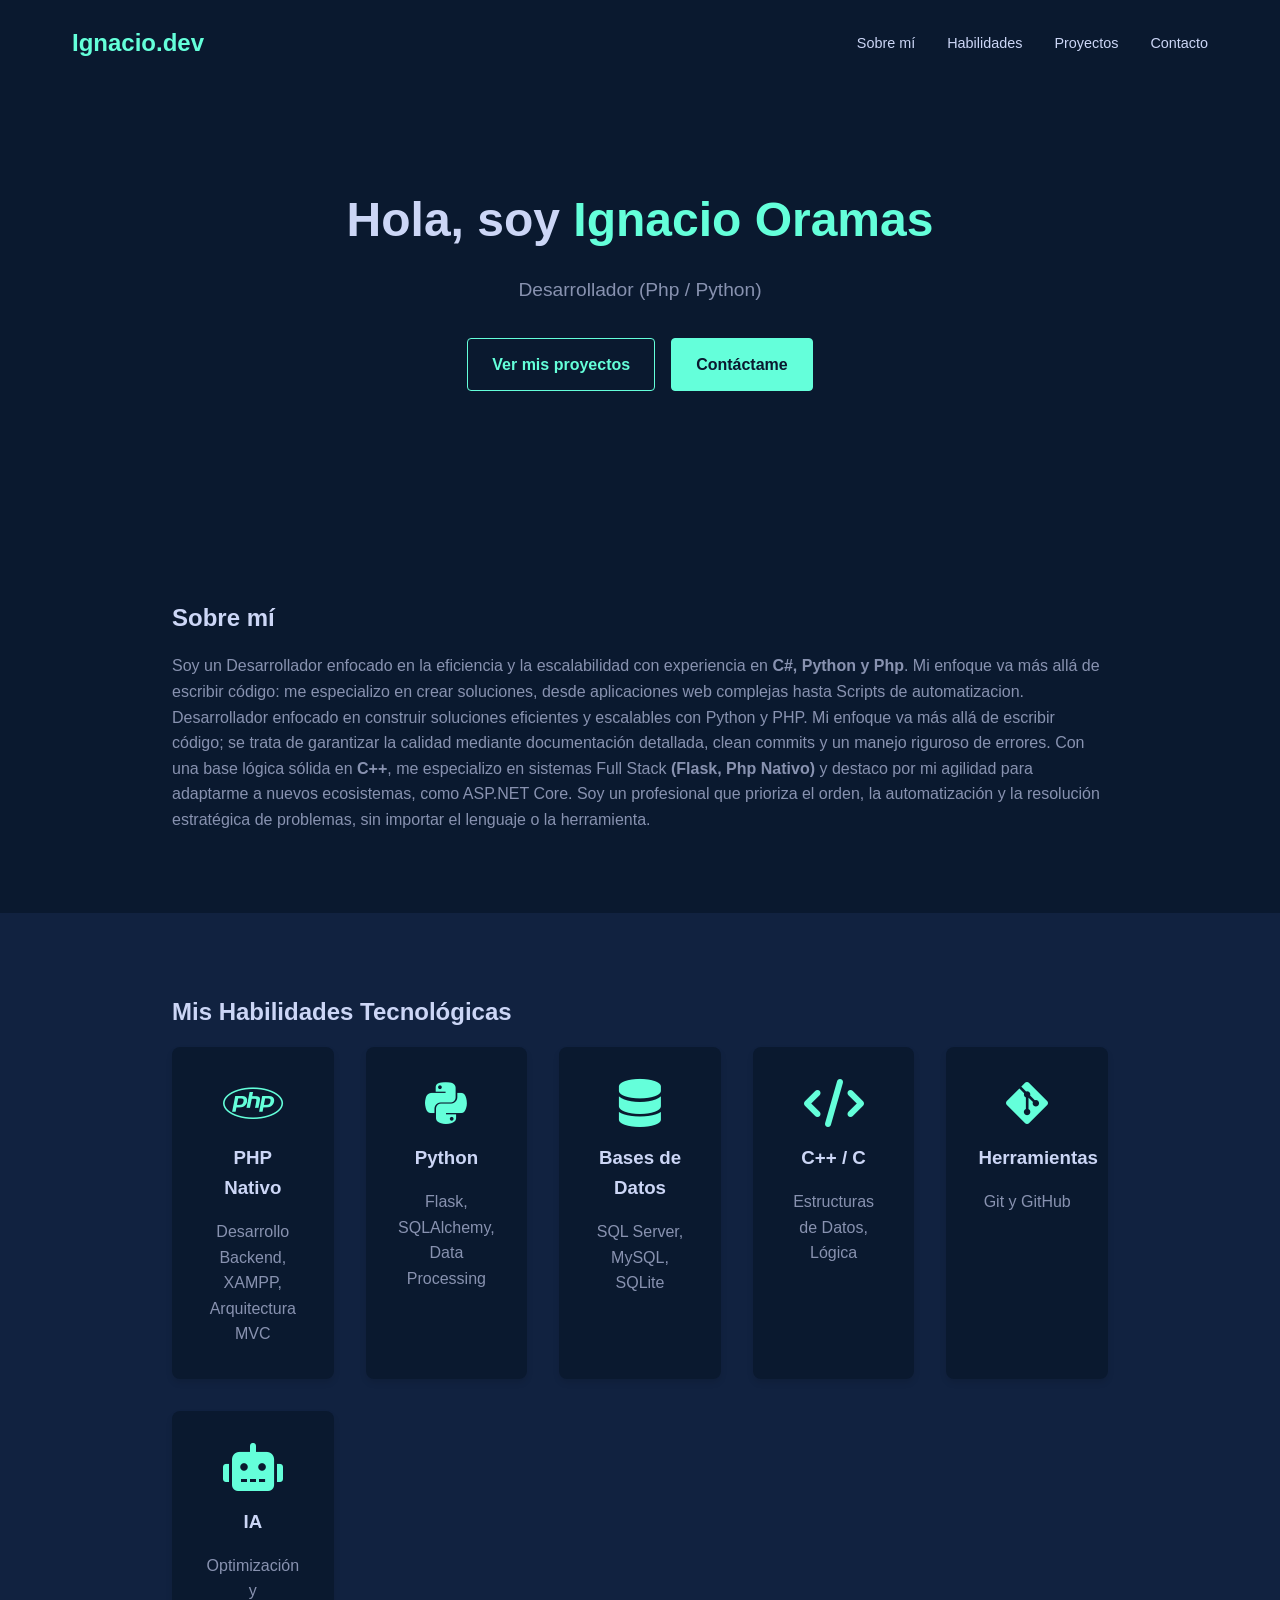
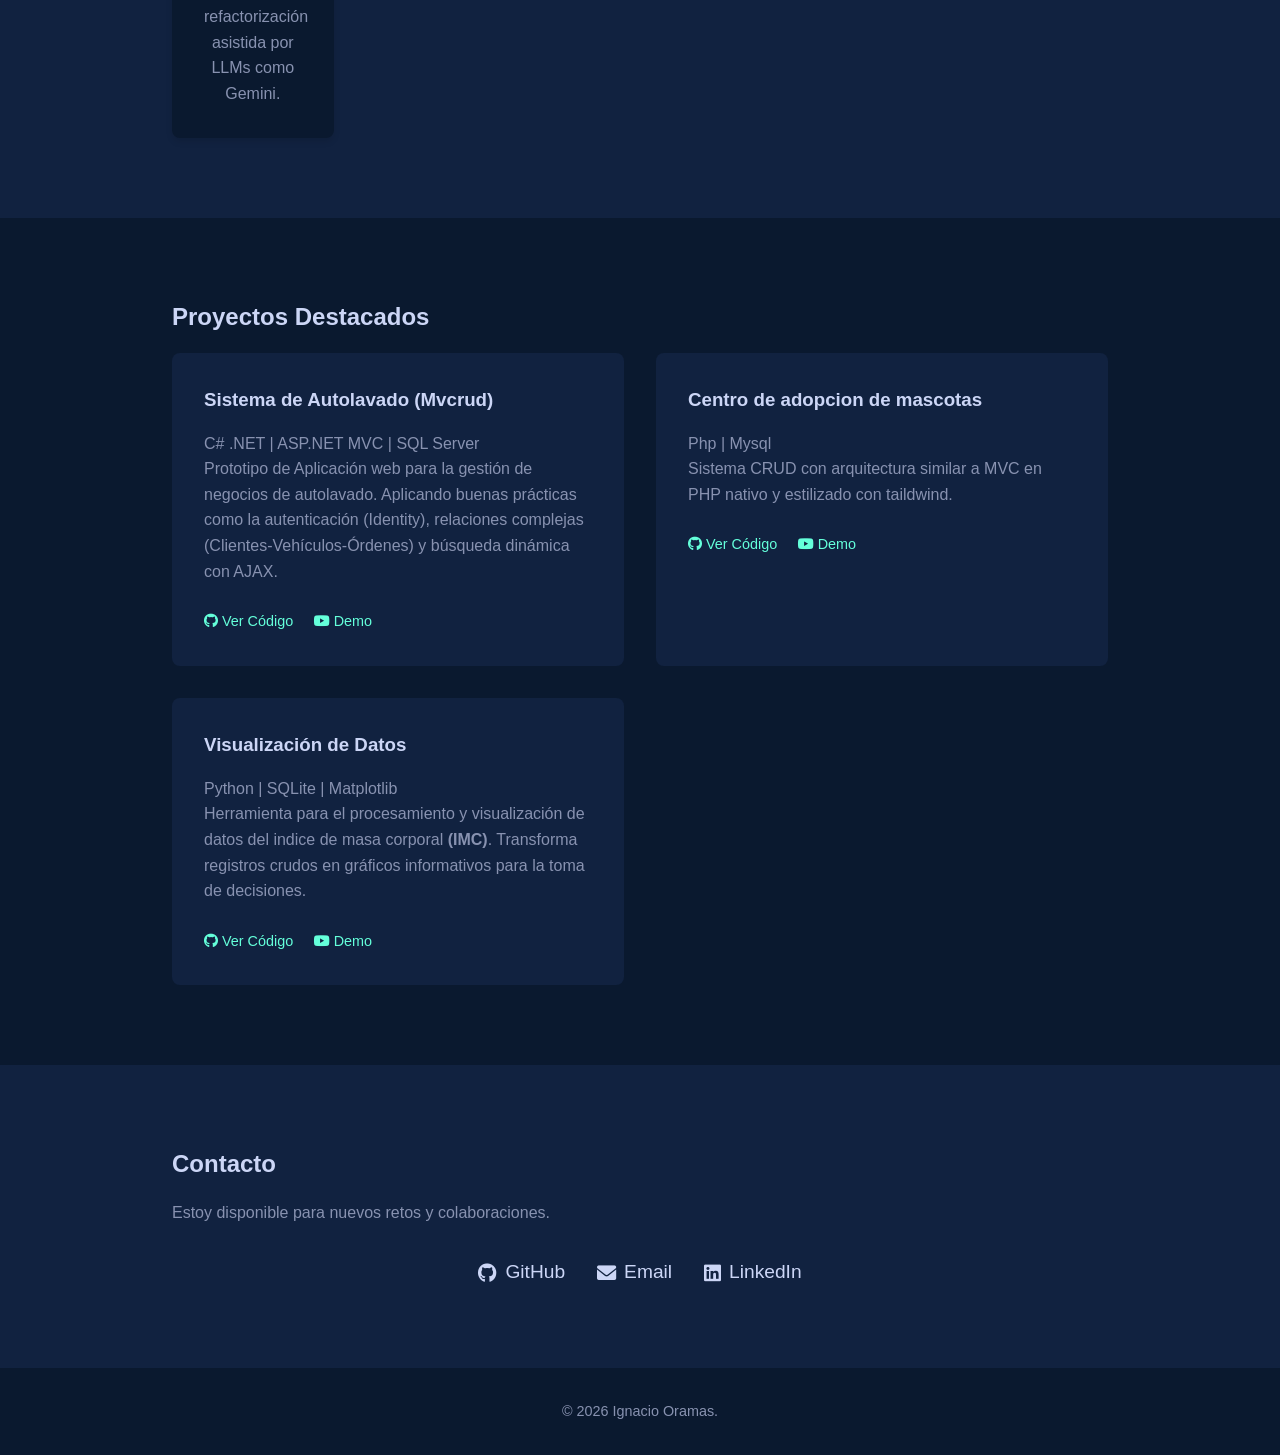
==== index.html @ 7e51f42e "feat: mejora descripcion y enlaces a repo" ====
<!DOCTYPE html>
<html lang="es">

<head>
    <meta charset="UTF-8">
    <meta name="viewport" content="width=device-width, initial-scale=1.0">
    <title>Portafolio de Ignacio Oramas</title>
    <link rel="icon" type="image/png"
        href="https://github.com/Ignacio-Oramas/Ignacio-Oramas.github.io/blob/main/favicon.png?raw=true">
    <link rel="stylesheet" href="style.css">
    <link rel="stylesheet" href="https://cdnjs.cloudflare.com/ajax/libs/font-awesome/6.0.0/css/all.min.css">
</head>

<body>
    <header>
        <nav>
            <div class="logo">Ignacio.dev</div>
            <ul class="nav-links">
                <li><a href="#about">Sobre mí</a></li>
                <li><a href="#skills">Habilidades</a></li>
                <li><a href="#projects">Proyectos</a></li>
                <li><a href="#contact">Contacto</a></li>
            </ul>
        </nav>
        <div class="hero">
            <h1>Hola, soy <span class="highlight">Ignacio Oramas</span></h1>
            <p class="subtitle">Desarrollador (Php / Python)</p>
            <div class="hero-btns">
                <a href="#projects" class="btn primary">Ver mis proyectos</a>
                <a href="#contact" class="btn secondary">Contáctame</a>
            </div>
        </div>
    </header>

    <section id="about" class="section">
        <div class="container">
            <h2>Sobre mí</h2>
            <div class="about-content">
                <p>
                    Soy un Desarrollador enfocado en la eficiencia y la escalabilidad con experiencia en <strong>C#,
                        Python y Php</strong>. Mi enfoque va más allá de escribir código: me especializo en crear
                    soluciones, desde aplicaciones web complejas hasta Scripts de automatizacion.
                </p>
                <p>
                    Desarrollador enfocado en construir soluciones eficientes y escalables con Python y PHP. Mi enfoque
                    va más allá de escribir código; se trata de garantizar la calidad mediante documentación detallada,
                    clean commits y un manejo riguroso de errores. Con una base lógica sólida en <strong>C++</strong>,
                    me especializo en sistemas Full Stack <strong>(Flask, Php Nativo)</strong> y destaco por mi agilidad
                    para adaptarme a nuevos ecosistemas, como ASP.NET Core. Soy un profesional que prioriza el orden,
                    la automatización y la resolución estratégica de problemas, sin importar el lenguaje o la
                    herramienta.
                </p>
            </div>
        </div>
    </section>

    <section id="skills" class="section bg-alt">
        <div class="container">
            <h2>Mis Habilidades Tecnológicas</h2>
            <div class="skills-grid">
                <div class="skill-card">
                    <i class="fab fa-php"></i>
                    <h3>PHP Nativo</h3>
                    <p>Desarrollo Backend, XAMPP, Arquitectura MVC</p>
                </div>
                <div class="skill-card">
                    <i class="fab fa-python"></i>
                    <h3>Python</h3>
                    <p>Flask, SQLAlchemy, Data Processing</p>
                </div>
                <div class="skill-card">
                    <i class="fas fa-database"></i>
                    <h3>Bases de Datos</h3>
                    <p>SQL Server, MySQL, SQLite</p>
                </div>
                <div class="skill-card">
                    <i class="fas fa-code"></i>
                    <h3>C++ / C</h3>
                    <p>Estructuras de Datos, Lógica</p>
                </div>
                <div class="skill-card">
                    <i class="fab fa-git-alt"></i>
                    <h3>Herramientas</h3>
                    <p>Git y GitHub</p>
                </div>
                <div class="skill-card">
                    <i class="fas fa-robot"></i>
                    <h3>IA</h3>
                    <p>Optimización y refactorización asistida por LLMs como Gemini.</p>
                </div>
            </div>
        </div>
    </section>

    <section id="projects" class="section">
        <div class="container">
            <h2>Proyectos Destacados</h2>
            <div class="projects-grid">
                <!-- Proyecto 1: Autolavado -->
                <div class="project-card">
                    <div class="project-info">
                        <h3>Sistema de Autolavado (Mvcrud)</h3>
                        <p class="tech-tag">C# .NET | ASP.NET MVC | SQL Server</p>
                        <p>Prototipo de Aplicación web para la gestión de negocios de autolavado. Aplicando buenas
                            prácticas como la autenticación (Identity), relaciones complejas
                            (Clientes-Vehículos-Órdenes) y búsqueda dinámica con AJAX.</p>
                        <div class="project-links">
                            <a href="https://github.com/Ignacio-Oramas/Prototipo-Autolavado.Net10" target="_blank"
                                rel="noopener noreferrer" class="btn-link"><i class="fab fa-github"></i> Ver Código</a>
                            <a href="https://youtu.be/c7ZyuXTMEQQ" target="_blank" rel="noopener noreferrer"
                                class="btn-link"><i class="fab fa-youtube"></i> Demo</a>
                        </div>
                    </div>
                </div>

                <!-- Proyecto 2: refugio de animales -->
                <div class="project-card">
                    <div class="project-info">
                        <h3>Centro de adopcion de mascotas</h3>
                        <p class="tech-tag">Php | Mysql </p>
                        <p>Sistema CRUD con arquitectura similar a MVC en PHP nativo y estilizado con taildwind.</p>
                        <div class="project-links">
                            <a href="https://github.com/WilliamOramas/Crud-PHP-Centro-de-Adopcion" target="_blank"
                                rel="noopener noreferrer" class="btn-link"><i class="fab fa-github"></i> Ver Código</a>
                            <a href="#" target="_blank" rel="noopener noreferrer" class="btn-link"><i
                                    class="fab fa-youtube"></i> Demo</a>
                        </div>
                    </div>
                </div>

                <!-- Proyecto 3: Datos y Gráficos -->
                <div class="project-card">
                    <div class="project-info">
                        <h3>Visualización de Datos</h3>
                        <p class="tech-tag">Python | SQLite | Matplotlib</p>
                        <p>Herramienta para el procesamiento y visualización de datos del indice de masa corporal
                            <strong>(IMC)</strong>.
                            Transforma registros crudos en gráficos informativos para la toma de decisiones.
                        </p>
                        <div class="project-links">
                            <a href="https://github.com/Ignacio-Oramas/IMC" target="_blank" rel="noopener noreferrer"
                                class="btn-link"><i class="fab fa-github"></i> Ver Código</a>
                            <a href="#" target="_blank" rel="noopener noreferrer" class="btn-link"><i
                                    class="fab fa-youtube"></i> Demo</a>
                        </div>
                    </div>
                </div>
            </div>
        </div>
    </section>

    <section id="contact" class="section bg-alt">
        <div class="container">
            <h2>Contacto</h2>
            <p>Estoy disponible para nuevos retos y colaboraciones.</p>
            <div class="social-links">
                <a href="https://github.com/Ignacio-Oramas" target="_blank" rel="noopener noreferrer"
                    class="social-btn"><i class="fab fa-github"></i> GitHub</a>
                <a href="mailto:ignacioalfonsooramasflores@gmail.com" target="_blank" rel="noopener noreferrer"
                    class="social-btn"><i class="fas fa-envelope"></i> Email</a>
                <a href="#" target="_blank" rel="noopener noreferrer" class="social-btn"><i class="fab fa-linkedin"></i>
                    LinkedIn</a>
            </div>
        </div>
    </section>

    <footer>
        <div class="container">
            <p>&copy; 2026 Ignacio Oramas.</p>
        </div>
    </footer>
</body>

</html>
---- style.css ----
:root {
    --primary-color: #64ffda; /* Un verde menta/cian moderno */
    --bg-color: #0a192f;      /* Azul muy oscuro */
    --bg-alt: #112240;        /* Azul un poco menos oscuro para secciones alternas */
    --text-color: #8892b0;    /* Gris azulado para texto */
    --heading-color: #ccd6f6; /* Blanco grisáceo para títulos */
    --transition: all 0.3s ease;
}

* {
    margin: 0;
    padding: 0;
    box-sizing: border-box;
}

body {
    font-family: 'Segoe UI', Tahoma, Geneva, Verdana, sans-serif;
    background-color: var(--bg-color);
    color: var(--text-color);
    line-height: 1.6;
}

/* Estilos Generales */
h1, h2, h3 {
    color: var(--heading-color);
    margin-bottom: 1rem;
}

a {
    text-decoration: none;
    color: var(--primary-color);
    transition: var(--transition);
}

a:hover {
    opacity: 0.8;
}

ul {
    list-style: none;
}

.container {
    max-width: 1000px;
    margin: 0 auto;
    padding: 0 2rem;
}

.section {
    padding: 5rem 0;
}

.bg-alt {
    background-color: var(--bg-alt);
}

/* Header & Nav */
header {
    background-color: var(--bg-color);
    padding-bottom: 2rem;
}

nav {
    display: flex;
    justify-content: space-between;
    align-items: center;
    padding: 1.5rem 2rem;
    max-width: 1200px;
    margin: 0 auto;
}

.logo {
    font-size: 1.5rem;
    font-weight: bold;
    color: var(--primary-color);
}

.nav-links {
    display: flex;
    gap: 2rem;
}

.nav-links a {
    color: var(--heading-color);
    font-size: 0.9rem;
}

.nav-links a:hover {
    color: var(--primary-color);
}

/* Hero Section */
.hero {
    text-align: center;
    padding: 6rem 1rem;
}

.hero h1 {
    font-size: 3rem;
    margin-bottom: 1rem;
}

.hero .highlight {
    color: var(--primary-color);
}

.hero .subtitle {
    font-size: 1.2rem;
    max-width: 600px;
    margin: 0 auto 2rem;
}

.hero-btns {
    display: flex;
    justify-content: center;
    gap: 1rem;
}

.btn {
    padding: 0.8rem 1.5rem;
    border-radius: 4px;
    font-weight: bold;
    border: 1px solid var(--primary-color);
    cursor: pointer;
    transition: var(--transition);
}

.btn.primary {
    background-color: transparent;
    color: var(--primary-color);
}

.btn.primary:hover {
    background-color: rgba(100, 255, 218, 0.1);
}

.btn.secondary {
    background-color: var(--primary-color);
    color: var(--bg-color);
}

.btn.secondary:hover {
    background-color: #4cdbb9;
}

/* Skills Grid */
.skills-grid {
    display: grid;
    grid-template-columns: repeat(auto-fit, minmax(150px, 1fr));
    gap: 2rem;
    text-align: center;
}

.skill-card {
    background-color: var(--bg-color);
    padding: 2rem;
    border-radius: 8px;
    transition: var(--transition);
    box-shadow: 0 4px 6px rgba(0,0,0,0.1);
}

.skill-card:hover {
    transform: translateY(-5px);
}

.skill-card i {
    font-size: 3rem;
    color: var(--primary-color);
    margin-bottom: 1rem;
}

/* Projects Grid */
.projects-grid {
    display: grid;
    grid-template-columns: repeat(auto-fit, minmax(300px, 1fr));
    gap: 2rem;
}

.project-card {
    background-color: var(--bg-alt);
    border-radius: 8px;
    padding: 2rem;
    transition: var(--transition);
}

.project-card:hover {
    transform: translateY(-5px);
}

.project-links {
    margin-top: 1.5rem;
}

.btn-link {
    display: inline-block;
    margin-right: 1rem;
    font-size: 0.9rem;
}

/* Contact & Footer */
.social-links {
    margin-top: 2rem;
    display: flex;
    justify-content: center;
    gap: 2rem;
}

.social-btn {
    font-size: 1.2rem;
    color: var(--heading-color);
    display: flex;
    align-items: center;
    gap: 0.5rem;
}

.social-btn:hover {
    color: var(--primary-color);
}

footer {
    text-align: center;
    padding: 2rem;
    font-size: 0.9rem;
}

/* Mobile Responsive */
@media (max-width: 768px) {
    .nav-links {
        display: none; /* Simplificación para móvil: ocultar menú por ahora */
    }
    
    .hero h1 {
        font-size: 2rem;
    }
    
    .section {
        padding: 3rem 0;
    }
}
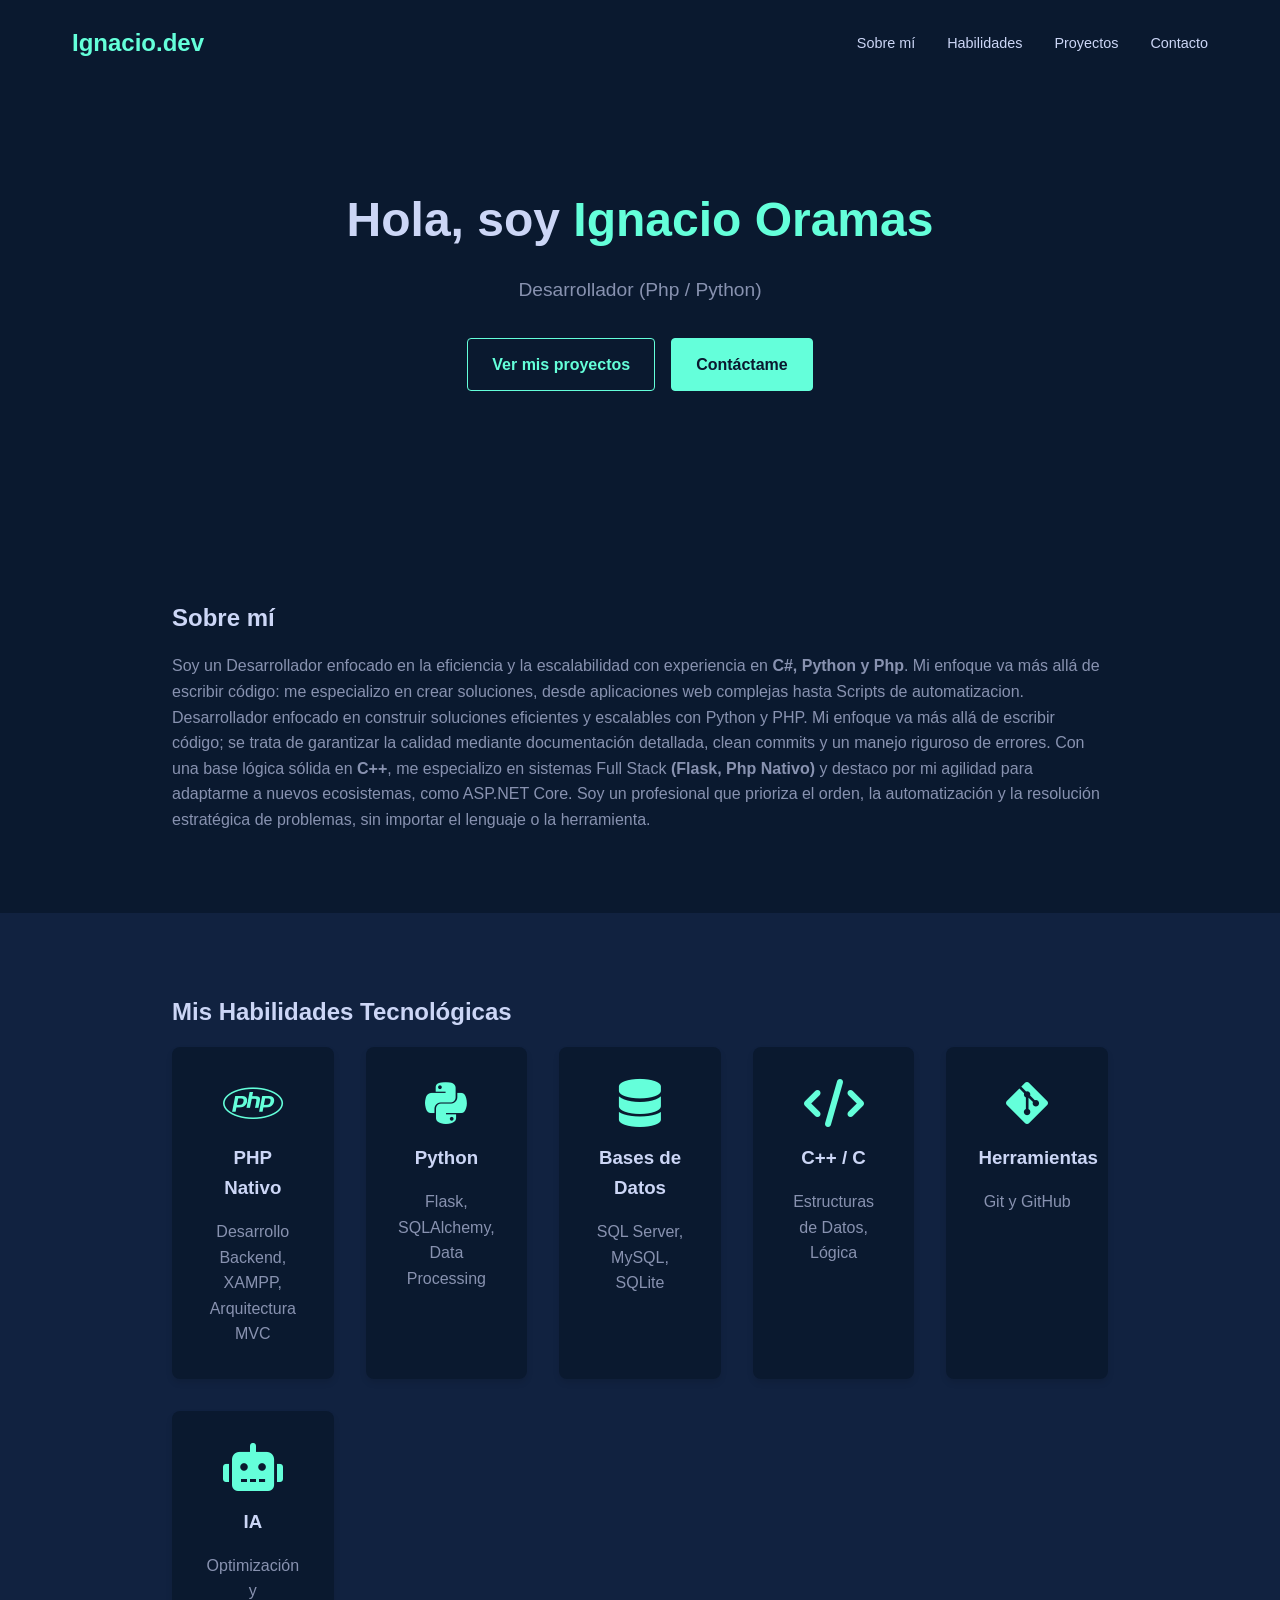
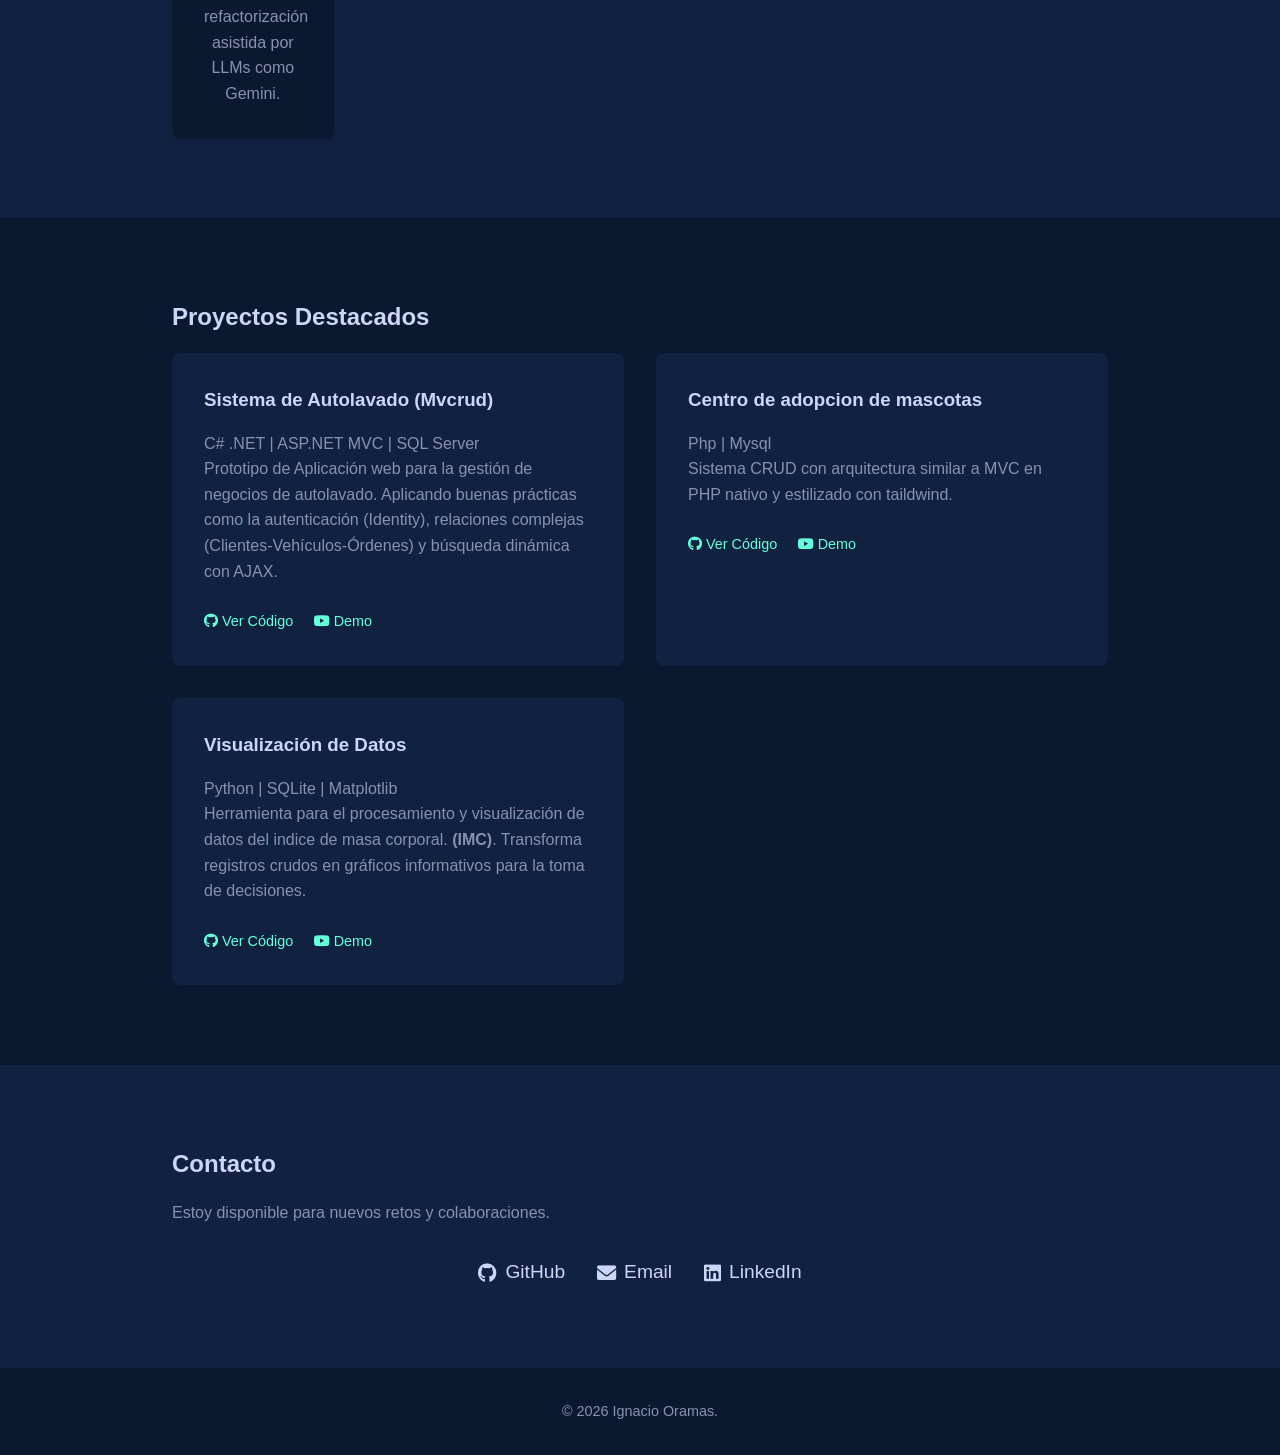
==== commit dc6ef4a2: "videos de proyecto de animales y flask IMC" ====
--- a/index.html
+++ b/index.html
@@ -15,11 +15,14 @@
     <header>
         <nav>
             <div class="logo">Ignacio.dev</div>
-            <ul class="nav-links">
+            <div class="menu-toggle" id="mobile-menu">
+                <i class="fas fa-bars"></i>
+            </div>
+            <ul class="nav-links" id="nav-list">
                 <li><a href="#about">Sobre mí</a></li>
                 <li><a href="#skills">Habilidades</a></li>
                 <li><a href="#projects">Proyectos</a></li>
-                <li><a href="#contact">Contacto</a></li>
+                <li><a href="contactame.html">Contacto</a></li>
             </ul>
         </nav>
         <div class="hero">
@@ -27,7 +30,7 @@
             <p class="subtitle">Desarrollador (Php / Python)</p>
             <div class="hero-btns">
                 <a href="#projects" class="btn primary">Ver mis proyectos</a>
-                <a href="#contact" class="btn secondary">Contáctame</a>
+                <a href="contactame.html" class="btn secondary">Contáctame</a>
             </div>
         </div>
     </header>
@@ -122,8 +125,8 @@
                         <div class="project-links">
                             <a href="https://github.com/WilliamOramas/Crud-PHP-Centro-de-Adopcion" target="_blank"
                                 rel="noopener noreferrer" class="btn-link"><i class="fab fa-github"></i> Ver Código</a>
-                            <a href="#" target="_blank" rel="noopener noreferrer" class="btn-link"><i
-                                    class="fab fa-youtube"></i> Demo</a>
+                            <a href="https://youtu.be/GiI_Av-N01g" target="_blank" rel="noopener noreferrer"
+                                class="btn-link"><i class="fab fa-youtube"></i> Demo</a>
                         </div>
                     </div>
                 </div>
@@ -133,15 +136,15 @@
                     <div class="project-info">
                         <h3>Visualización de Datos</h3>
                         <p class="tech-tag">Python | SQLite | Matplotlib</p>
-                        <p>Herramienta para el procesamiento y visualización de datos del indice de masa corporal
+                        <p>Herramienta para el procesamiento y visualización de datos del indice de masa corporal.
                             <strong>(IMC)</strong>.
                             Transforma registros crudos en gráficos informativos para la toma de decisiones.
                         </p>
                         <div class="project-links">
                             <a href="https://github.com/Ignacio-Oramas/IMC" target="_blank" rel="noopener noreferrer"
                                 class="btn-link"><i class="fab fa-github"></i> Ver Código</a>
-                            <a href="#" target="_blank" rel="noopener noreferrer" class="btn-link"><i
-                                    class="fab fa-youtube"></i> Demo</a>
+                            <a href="https://youtu.be/Lg6YlVN6fDI" target="_blank" rel="noopener noreferrer"
+                                class="btn-link"><i class="fab fa-youtube"></i> Demo</a>
                         </div>
                     </div>
                 </div>
@@ -156,8 +159,8 @@
             <div class="social-links">
                 <a href="https://github.com/Ignacio-Oramas" target="_blank" rel="noopener noreferrer"
                     class="social-btn"><i class="fab fa-github"></i> GitHub</a>
-                <a href="mailto:ignacioalfonsooramasflores@gmail.com" target="_blank" rel="noopener noreferrer"
-                    class="social-btn"><i class="fas fa-envelope"></i> Email</a>
+                <a href="contactame.html" target="_blank" rel="noopener noreferrer" class="social-btn"><i
+                        class="fas fa-envelope"></i> Email</a>
                 <a href="#" target="_blank" rel="noopener noreferrer" class="social-btn"><i class="fab fa-linkedin"></i>
                     LinkedIn</a>
             </div>
@@ -169,6 +172,22 @@
             <p>&copy; 2026 Ignacio Oramas.</p>
         </div>
     </footer>
+
+    <script>
+        const menuToggle = document.getElementById('mobile-menu');
+        const navList = document.getElementById('nav-list');
+
+        menuToggle.addEventListener('click', () => {
+            navList.classList.toggle('active');
+        });
+
+        // Cerrar menú al hacer clic en un enlace
+        document.querySelectorAll('.nav-links a').forEach(link => {
+            link.addEventListener('click', () => {
+                navList.classList.remove('active');
+            });
+        });
+    </script>
 </body>
 
 </html>
--- a/style.css
+++ b/style.css
@@ -224,16 +224,114 @@
 }
 
 /* Mobile Responsive */
+.menu-toggle {
+    display: none;
+    font-size: 1.5rem;
+    color: var(--primary-color);
+    cursor: pointer;
+}
+
 @media (max-width: 768px) {
+    .menu-toggle {
+        display: block;
+    }
+
     .nav-links {
-        display: none; /* Simplificación para móvil: ocultar menú por ahora */
-    }
-    
+        display: none;
+        flex-direction: column;
+        position: absolute;
+        top: 70px;
+        right: 2rem;
+        background-color: var(--bg-alt);
+        width: 200px;
+        padding: 1rem;
+        border-radius: 8px;
+        box-shadow: 0 10px 25px rgba(0,0,0,0.3);
+        z-index: 1000;
+    }
+
+    .nav-links.active {
+        display: flex;
+    }
+
     .hero h1 {
-        font-size: 2rem;
+        font-size: 2.2rem;
     }
     
     .section {
         padding: 3rem 0;
     }
+
+    .hero-btns {
+        flex-direction: column;
+    }
+}
+
+/* Contact Form Styles */
+.contact-form {
+    max-width: 600px;
+    margin: 2rem auto 0;
+    display: flex;
+    flex-direction: column;
+    gap: 1.5rem;
+    background-color: var(--bg-alt);
+    padding: 2rem;
+    border-radius: 8px;
+    box-shadow: 0 4px 10px rgba(0,0,0,0.2);
+}
+
+.form-group {
+    display: flex;
+    flex-direction: column;
+    gap: 0.5rem;
+}
+
+.form-group label {
+    color: var(--heading-color);
+    font-size: 0.9rem;
+    font-weight: bold;
+}
+
+.form-group input, 
+.form-group textarea {
+    padding: 0.8rem;
+    background-color: var(--bg-color);
+    border: 1px solid var(--text-color);
+    border-radius: 4px;
+    color: var(--heading-color);
+    font-size: 1rem;
+    transition: var(--transition);
+}
+
+.form-group input:focus, 
+.form-group textarea:focus {
+    outline: none;
+    border-color: var(--primary-color);
+}
+
+.form-group textarea {
+    resize: vertical;
+    min-height: 150px;
+}
+
+/* Notification Styles */
+.notification {
+    position: fixed;
+    bottom: 2rem;
+    right: 2rem;
+    background-color: var(--primary-color);
+    color: var(--bg-color);
+    padding: 1rem 2rem;
+    border-radius: 4px;
+    font-weight: bold;
+    box-shadow: 0 4px 12px rgba(0,0,0,0.3);
+    transform: translateY(100px);
+    opacity: 0;
+    transition: all 0.5s cubic-bezier(0.175, 0.885, 0.32, 1.275);
+    z-index: 1000;
+}
+
+.notification.show {
+    transform: translateY(0);
+    opacity: 1;
 }
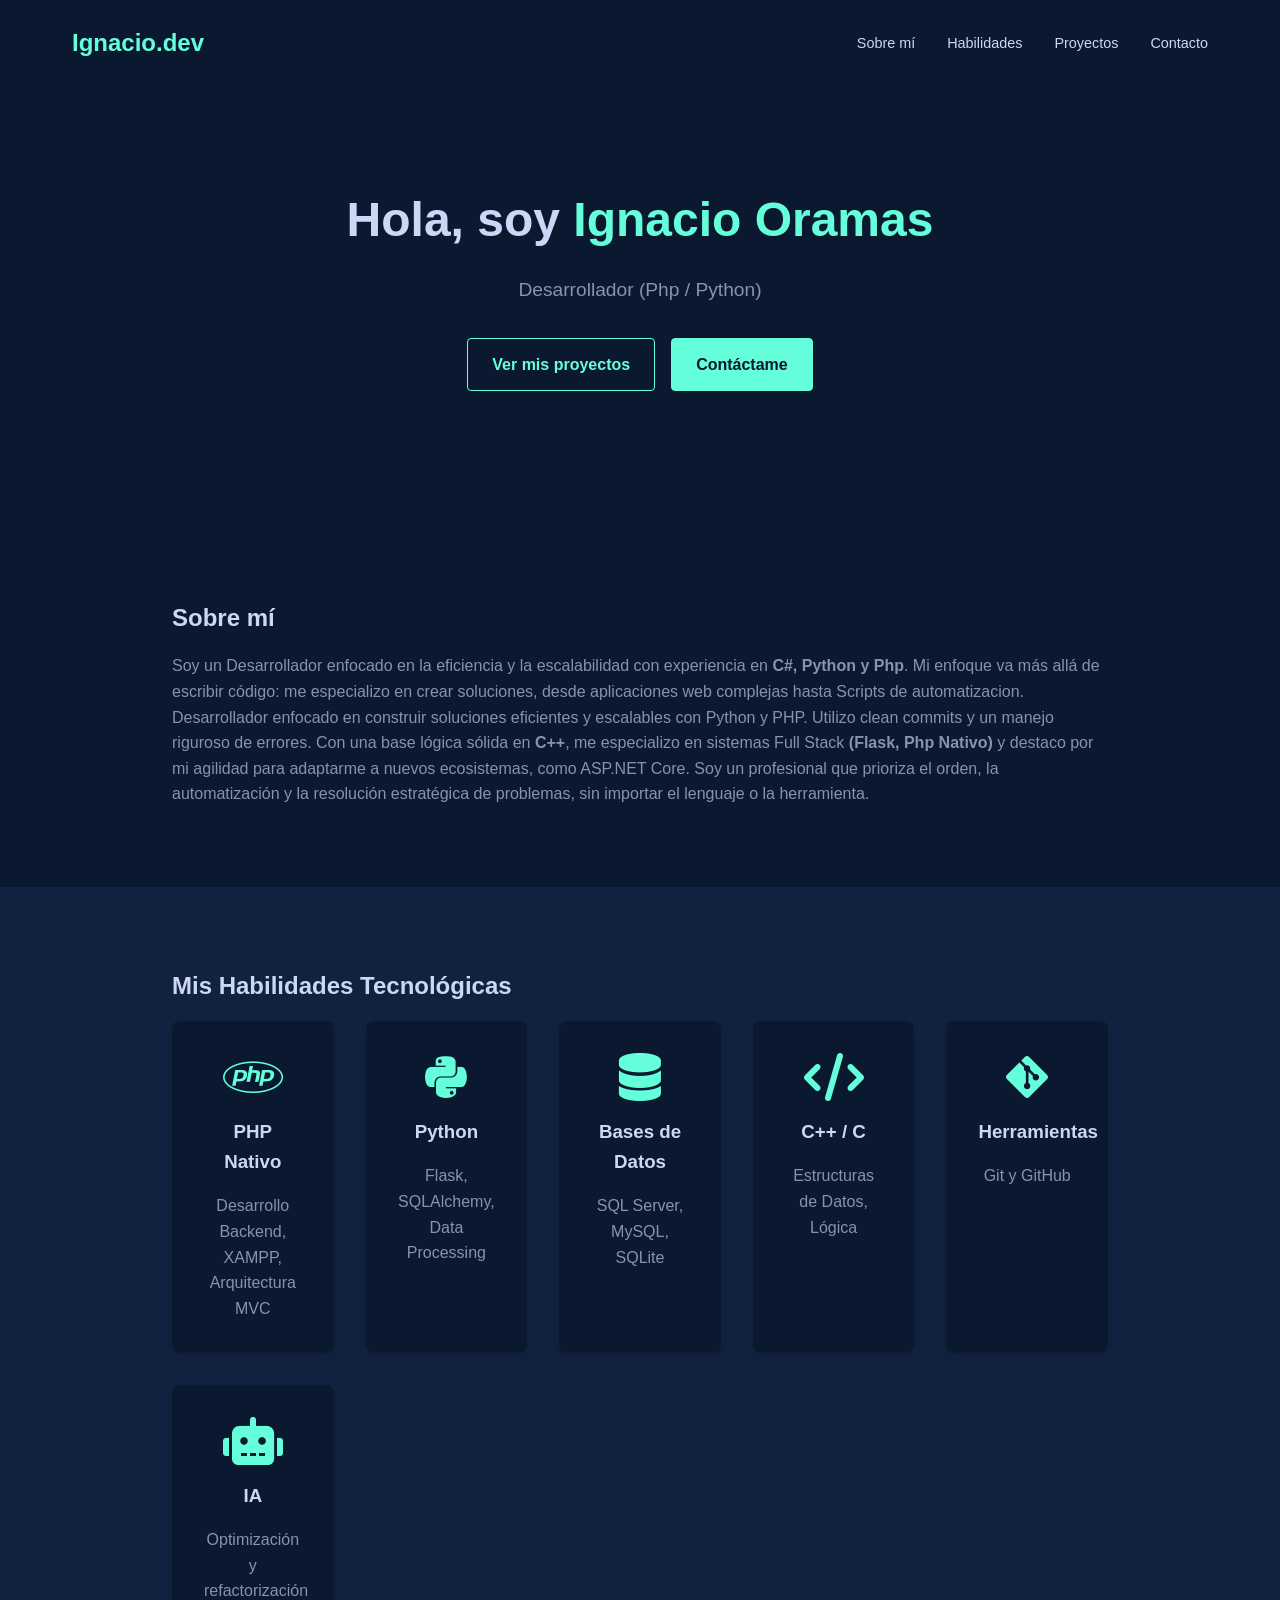
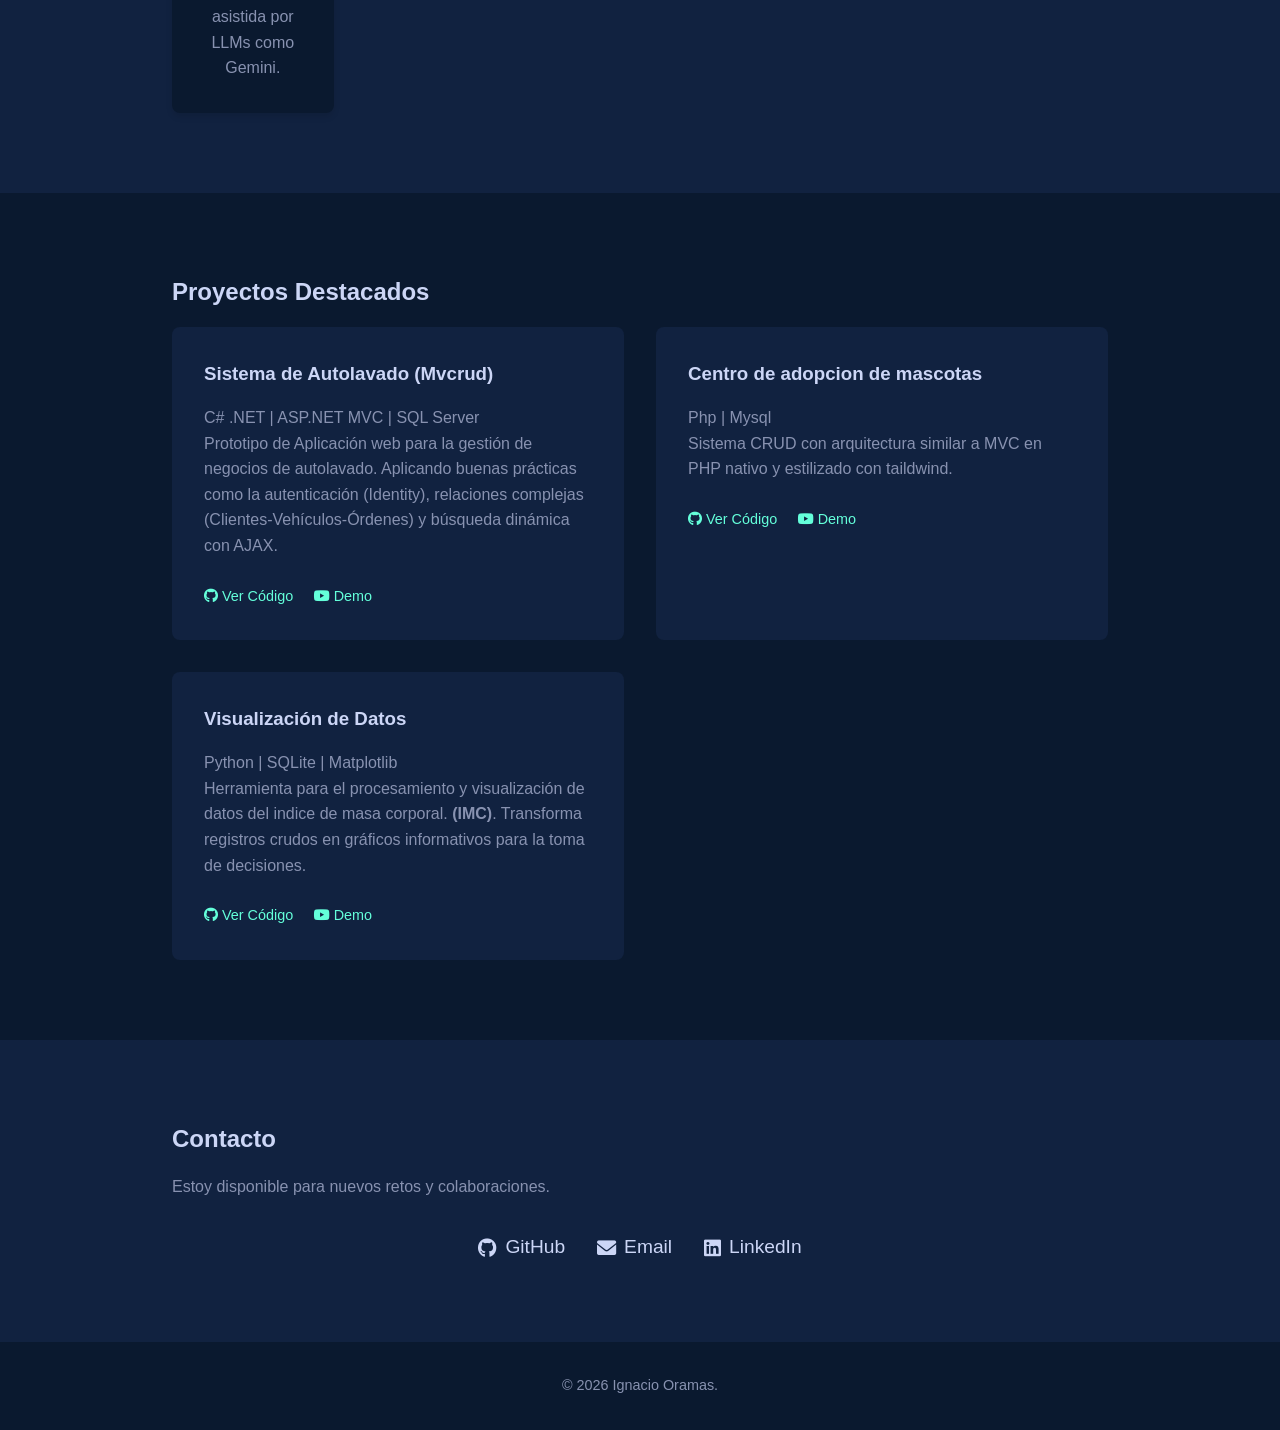
==== commit d9a577df: "mejora sobre mi" ====
--- a/index.html
+++ b/index.html
@@ -45,8 +45,7 @@
                     soluciones, desde aplicaciones web complejas hasta Scripts de automatizacion.
                 </p>
                 <p>
-                    Desarrollador enfocado en construir soluciones eficientes y escalables con Python y PHP. Mi enfoque
-                    va más allá de escribir código; se trata de garantizar la calidad mediante documentación detallada,
+                    Desarrollador enfocado en construir soluciones eficientes y escalables con Python y PHP. Utilizo
                     clean commits y un manejo riguroso de errores. Con una base lógica sólida en <strong>C++</strong>,
                     me especializo en sistemas Full Stack <strong>(Flask, Php Nativo)</strong> y destaco por mi agilidad
                     para adaptarme a nuevos ecosistemas, como ASP.NET Core. Soy un profesional que prioriza el orden,
@@ -161,7 +160,8 @@
                     class="social-btn"><i class="fab fa-github"></i> GitHub</a>
                 <a href="contactame.html" target="_blank" rel="noopener noreferrer" class="social-btn"><i
                         class="fas fa-envelope"></i> Email</a>
-                <a href="#" target="_blank" rel="noopener noreferrer" class="social-btn"><i class="fab fa-linkedin"></i>
+                <a href="www.linkedin.com/in/ignacio-alfonso-oramas-flores-3366951a9" target="_blank"
+                    rel="noopener noreferrer" class="social-btn"><i class="fab fa-linkedin"></i>
                     LinkedIn</a>
             </div>
         </div>
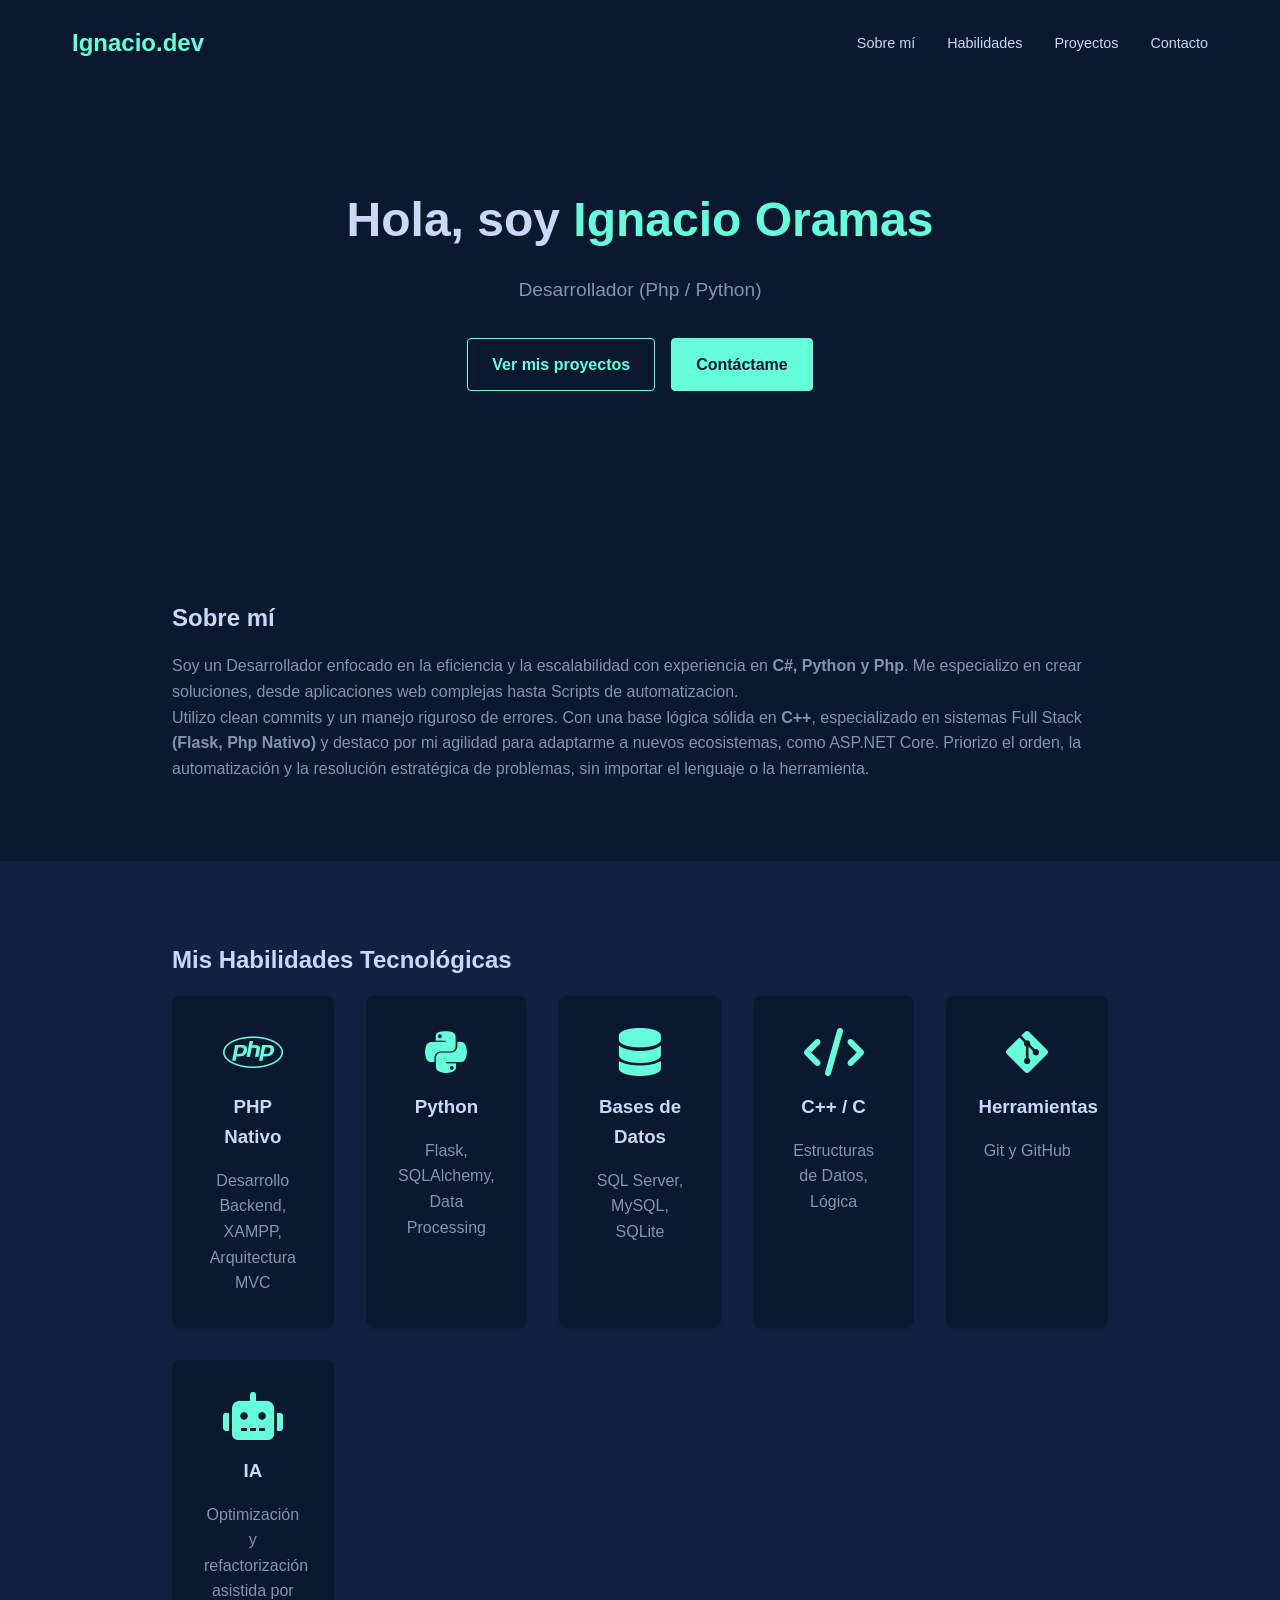
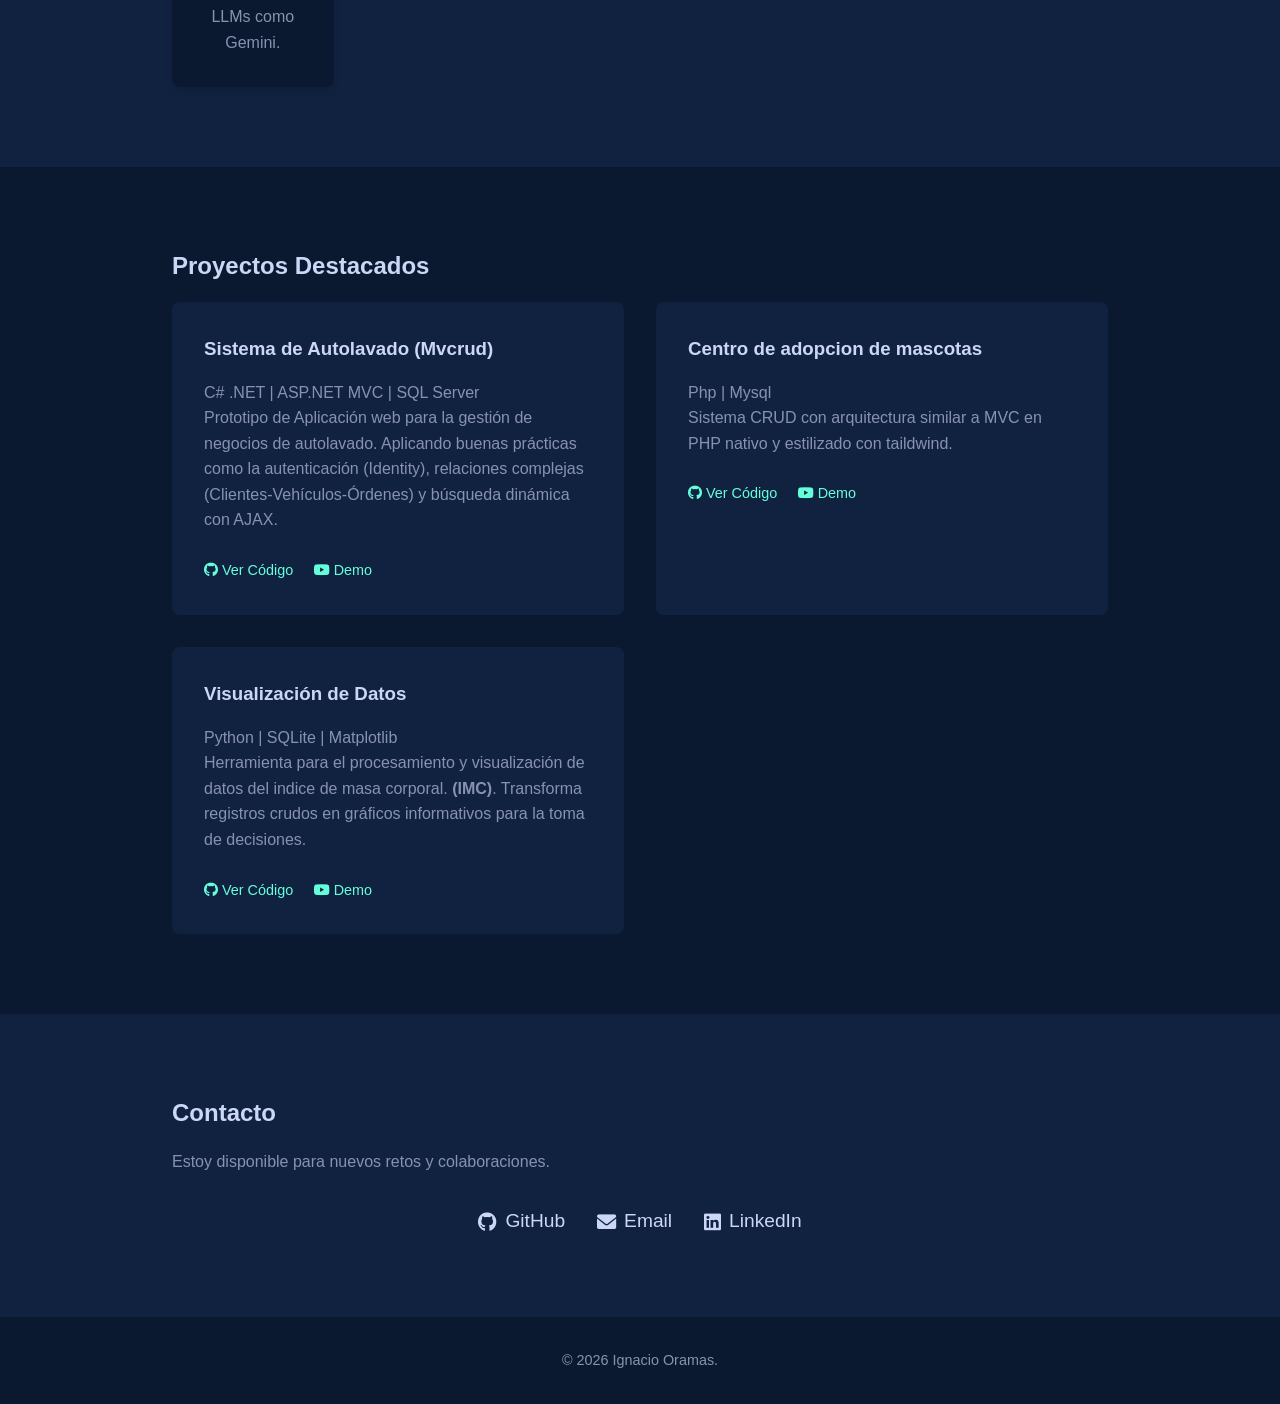
==== commit 116ce58d: "mejora sobre mi" ====
--- a/index.html
+++ b/index.html
@@ -41,15 +41,16 @@
             <div class="about-content">
                 <p>
                     Soy un Desarrollador enfocado en la eficiencia y la escalabilidad con experiencia en <strong>C#,
-                        Python y Php</strong>. Mi enfoque va más allá de escribir código: me especializo en crear
-                    soluciones, desde aplicaciones web complejas hasta Scripts de automatizacion.
+                        Python y Php</strong>. Me especializo en crear soluciones, desde aplicaciones web complejas
+                    hasta
+                    Scripts de automatizacion.
                 </p>
                 <p>
-                    Desarrollador enfocado en construir soluciones eficientes y escalables con Python y PHP. Utilizo
-                    clean commits y un manejo riguroso de errores. Con una base lógica sólida en <strong>C++</strong>,
-                    me especializo en sistemas Full Stack <strong>(Flask, Php Nativo)</strong> y destaco por mi agilidad
-                    para adaptarme a nuevos ecosistemas, como ASP.NET Core. Soy un profesional que prioriza el orden,
-                    la automatización y la resolución estratégica de problemas, sin importar el lenguaje o la
+                    Utilizo clean commits y un manejo riguroso de errores. Con una base lógica sólida en
+                    <strong>C++</strong>,
+                    especializado en sistemas Full Stack <strong>(Flask, Php Nativo)</strong> y destaco por mi agilidad
+                    para adaptarme a nuevos ecosistemas, como ASP.NET Core. Priorizo el orden, la automatización y la
+                    resolución estratégica de problemas, sin importar el lenguaje o la
                     herramienta.
                 </p>
             </div>
@@ -160,7 +161,7 @@
                     class="social-btn"><i class="fab fa-github"></i> GitHub</a>
                 <a href="contactame.html" target="_blank" rel="noopener noreferrer" class="social-btn"><i
                         class="fas fa-envelope"></i> Email</a>
-                <a href="www.linkedin.com/in/ignacio-alfonso-oramas-flores-3366951a9" target="_blank"
+                <a href="https://www.linkedin.com/in/ignacio-alfonso-oramas-flores-3366951a9" target="_blank"
                     rel="noopener noreferrer" class="social-btn"><i class="fab fa-linkedin"></i>
                     LinkedIn</a>
             </div>
